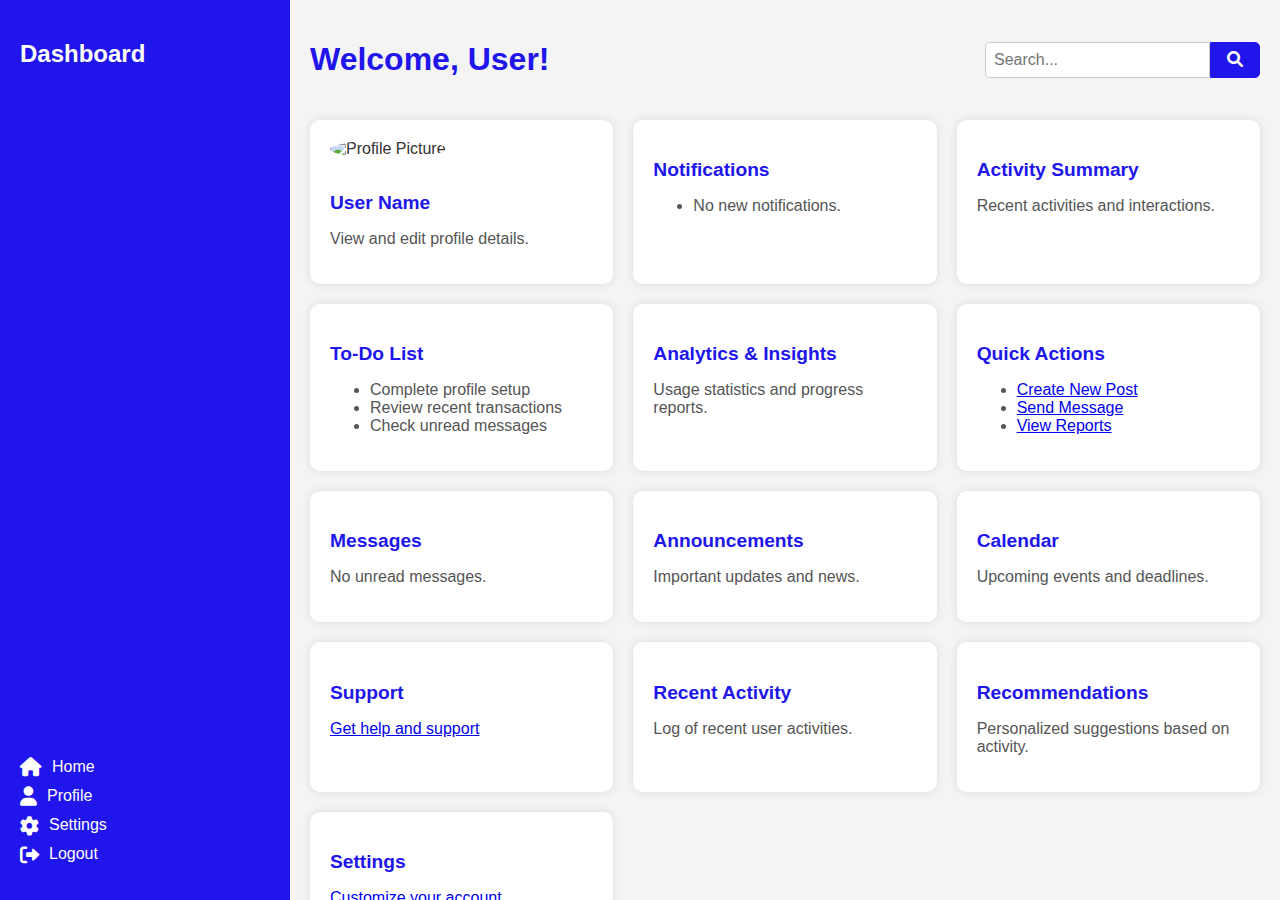
==== dashboard.html @ 865dd370 "initial commit" ====
<!DOCTYPE html>
<html lang="en">
<head>
    <meta charset="UTF-8">
    <meta name="viewport" content="width=device-width, initial-scale=1.0">
    <title>User Dashboard</title>
    <link href="https://cdnjs.cloudflare.com/ajax/libs/font-awesome/6.0.0/css/all.min.css" rel="stylesheet">
    <link rel="stylesheet" href="css/dashboard.css">
</head>
<body>
    <div class="dashboard">
        <aside class="sidebar">
            <h2>Dashboard</h2>
            <nav>
                <ul>
                    <li><a href="#"><i class="fas fa-home"></i> Home</a></li>
                    <li><a href="#"><i class="fas fa-user"></i> Profile</a></li>
                    <li><a href="#"><i class="fas fa-cog"></i> Settings</a></li>
                    <li><a href="login.html"><i class="fas fa-sign-out-alt"></i> Logout</a></li>
                </ul>
            </nav>
        </aside>

        <main class="main-content">
            <header class="header">
                <h1>Welcome, User!</h1>
                <div class="search-bar">
                    <input type="text" placeholder="Search..." />
                    <button><i class="fas fa-search"></i></button>
                </div>
            </header>

            <section class="dashboard-widgets">
                <div class="widget user-profile">
                    <img src="profile-pic.jpg" alt="Profile Picture" class="profile-pic"/>
                    <h3>User Name</h3>
                    <p>View and edit profile details.</p>
                </div>

                <div class="widget notifications">
                    <h3>Notifications</h3>
                    <ul>
                        <li>No new notifications.</li>
                    </ul>
                </div>

                <div class="widget activity-summary">
                    <h3>Activity Summary</h3>
                    <p>Recent activities and interactions.</p>
                </div>

                <div class="widget to-do-list">
                    <h3>To-Do List</h3>
                    <ul>
                        <li>Complete profile setup</li>
                        <li>Review recent transactions</li>
                        <li>Check unread messages</li>
                    </ul>
                </div>

                <div class="widget analytics">
                    <h3>Analytics & Insights</h3>
                    <p>Usage statistics and progress reports.</p>
                </div>

                <div class="widget quick-actions">
                    <h3>Quick Actions</h3>
                    <ul>
                        <li><a href="#">Create New Post</a></li>
                        <li><a href="#">Send Message</a></li>
                        <li><a href="#">View Reports</a></li>
                    </ul>
                </div>

                <div class="widget messages">
                    <h3>Messages</h3>
                    <p>No unread messages.</p>
                </div>

                <div class="widget announcements">
                    <h3>Announcements</h3>
                    <p>Important updates and news.</p>
                </div>

                <div class="widget calendar">
                    <h3>Calendar</h3>
                    <p>Upcoming events and deadlines.</p>
                </div>

                <div class="widget support">
                    <h3>Support</h3>
                    <p><a href="#">Get help and support</a></p>
                </div>

                <div class="widget recent-activity">
                    <h3>Recent Activity</h3>
                    <p>Log of recent user activities.</p>
                </div>

                <div class="widget recommendations">
                    <h3>Recommendations</h3>
                    <p>Personalized suggestions based on activity.</p>
                </div>

                <div class="widget settings">
                    <h3>Settings</h3>
                    <p><a href="#">Customize your account</a></p>
                </div>
            </section>
        </main>
    </div>
</body>
</html>
---- css/dashboard.css ----
/* General Body Styles */
body {
    margin: 0;
    font-family: "Poppins", sans-serif;
    color: #333;
    display: flex;
    height: 100vh;
    overflow: hidden;
  }
  
  /* Dashboard Layout */
  .dashboard {
    display: flex;
    width: 100%;
    height: 100%;
  }
  
  /* Sidebar Styles */
  .sidebar {
    width: 250px;
    background-color: #2015ea;
    color: #ffffff;
    padding: 20px;
    display: flex;
    flex-direction: column;
    justify-content: space-between;
  }
  
  .sidebar h2 {
    margin-bottom: 20px;
    font-size: 1.5rem;
  }
  
  .sidebar nav ul {
    list-style: none;
    padding: 0;
  }
  
  .sidebar nav ul li {
    margin-bottom: 10px;
  }
  
  .sidebar nav ul li a {
    text-decoration: none;
    color: #ffffff;
    font-size: 1rem;
    display: flex;
    align-items: center;
    gap: 10px;
  }
  
  .sidebar nav ul li a:hover {
    text-decoration: underline;
  }
  
  .sidebar nav ul li a i {
    font-size: 1.2rem;
  }
  
  /* Main Content Styles */
  .main-content {
    flex: 1;
    padding: 20px;
    background-color: #f4f4f4;
    overflow-y: auto;
  }
  
  /* Header Styles */
  .header {
    display: flex;
    justify-content: space-between;
    align-items: center;
    margin-bottom: 20px;
  }
  
  .header h1 {
    font-size: 2rem;
    color: #2015ea;
  }
  
  .search-bar {
    display: flex;
  }
  
  .search-bar input {
    padding: 0.5rem;
    border: 1px solid #ccc;
    border-radius: 5px 0 0 5px;
    font-size: 1rem;
  }
  
  .search-bar button {
    padding: 0.5rem 1rem;
    border: 1px solid #2015ea;
    border-radius: 0 5px 5px 0;
    background-color: #2015ea;
    color: #fff;
    cursor: pointer;
    font-size: 1rem;
  }
  
  .search-bar button i {
    font-size: 1rem;
  }
  
  /* Widget Styles */
  .dashboard-widgets {
    display: grid;
    gap: 20px;
    grid-template-columns: repeat(auto-fill, minmax(250px, 1fr));
  }
  
  .widget {
    background-color: #ffffff;
    border-radius: 10px;
    box-shadow: 0 0 10px rgba(0, 0, 0, 0.1);
    padding: 20px;
  }
  
  .widget h3 {
    margin-bottom: 15px;
    font-size: 1.2rem;
    color: #2015ea;
  }
  
  .widget p, .widget ul {
    color: #555;
  }
  
  .profile-pic {
    width: 80px;
    height: 80px;
    border-radius: 50%;
    margin-bottom: 15px;
  }
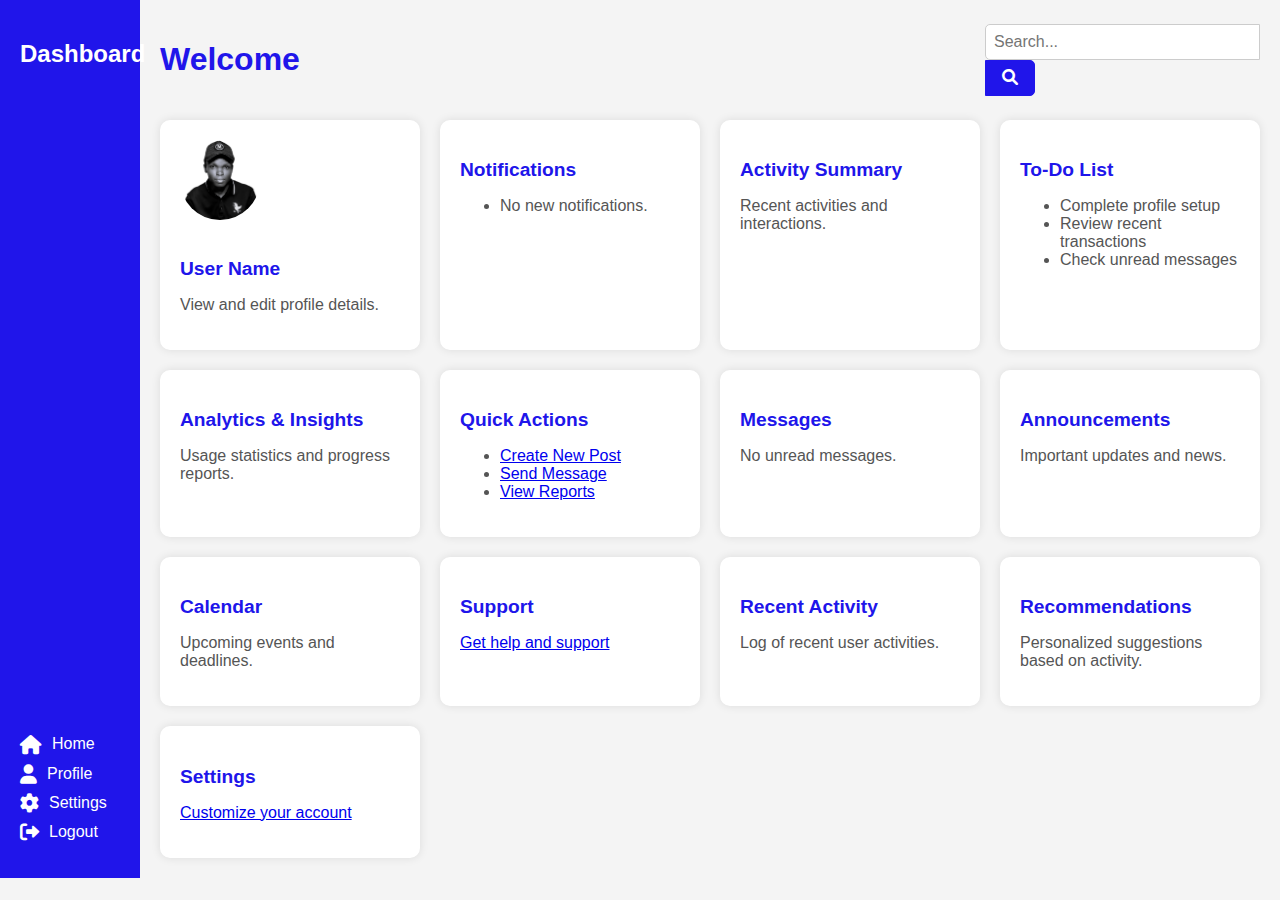
==== commit 7ebeab88: "dashboard" ====
--- a/dashboard.html
+++ b/dashboard.html
@@ -6,6 +6,7 @@
     <title>User Dashboard</title>
     <link href="https://cdnjs.cloudflare.com/ajax/libs/font-awesome/6.0.0/css/all.min.css" rel="stylesheet">
     <link rel="stylesheet" href="css/dashboard.css">
+    
 </head>
 <body>
     <div class="dashboard">
@@ -23,7 +24,7 @@
 
         <main class="main-content">
             <header class="header">
-                <h1>Welcome, User!</h1>
+                <h1>Welcome</h1>
                 <div class="search-bar">
                     <input type="text" placeholder="Search..." />
                     <button><i class="fas fa-search"></i></button>
@@ -32,7 +33,7 @@
 
             <section class="dashboard-widgets">
                 <div class="widget user-profile">
-                    <img src="profile-pic.jpg" alt="Profile Picture" class="profile-pic"/>
+                    <img src="img/full.png" alt="Profile Picture" class="profile-pic"/>
                     <h3>User Name</h3>
                     <p>View and edit profile details.</p>
                 </div>
--- a/css/dashboard.css
+++ b/css/dashboard.css
@@ -1,136 +1,231 @@
 /* General Body Styles */
 body {
-    margin: 0;
-    font-family: "Poppins", sans-serif;
-    color: #333;
-    display: flex;
-    height: 100vh;
-    overflow: hidden;
-  }
+  margin: 0;
+  font-family: "Poppins", sans-serif;
+  color: #333;
+  display: flex;
+  flex-direction: column; /* Stacks the content on smaller screens */
+  min-height: 100vh;
+  background-color: #f4f4f4;
+  overflow-x: hidden;
+}
+
+/* Dashboard Layout */
+.dashboard {
+  display: flex;
+  width: 100%;
+  height: 100%;
+  flex-direction: row; /* Default to row on larger screens */
+}
+
+/* Sidebar Styles */
+.sidebar {
+  width: 100px;
+  background-color: #2015ea;
+  color: #ffffff;
+  padding: 20px;
+  display: flex;
+  flex-direction: column;
+  justify-content: space-between;
   
-  /* Dashboard Layout */
+  position: sticky;
+  top: 0;
+}
+
+.sidebar h2 {
+  margin-bottom: 20px;
+  font-size: 1.5rem;
+}
+
+.sidebar nav ul {
+  list-style: none;
+  padding: 0;
+}
+
+.sidebar nav ul li {
+  margin-bottom: 10px;
+}
+
+.sidebar nav ul li a {
+  text-decoration: none;
+  color: #ffffff;
+  font-size: 1rem;
+  display: flex;
+  align-items: center;
+  gap: 10px;
+}
+
+.sidebar nav ul li a:hover {
+  text-decoration: underline;
+}
+
+.sidebar nav ul li a i {
+  font-size: 1.2rem;
+}
+
+/* Main Content Styles */
+.main-content {
+  flex: 1;
+  padding: 20px;
+  background-color: #f4f4f4;
+  overflow-y: auto;
+  width: 100%;
+}
+
+/* Header Styles */
+.header {
+  display: flex;
+  justify-content: space-between;
+  align-items: center;
+  margin-bottom: 20px;
+  flex-wrap: wrap; /* Allows wrapping on smaller screens */
+}
+
+.header h1 {
+  font-size: 2rem;
+  color: #2015ea;
+}
+
+.search-bar {
+  display: flex;
+  flex-wrap: wrap;
+}
+
+.search-bar input {
+  padding: 0.5rem;
+  border: 1px solid #ccc;
+  border-radius: 5px 0 0 5px;
+  font-size: 1rem;
+  width: 100%; /* Make search bar fill available space */
+}
+
+.search-bar button {
+  padding: 0.5rem 1rem;
+  border: 1px solid #2015ea;
+  border-radius: 0 5px 5px 0;
+  background-color: #2015ea;
+  color: #fff;
+  cursor: pointer;
+  font-size: 1rem;
+}
+
+.search-bar button i {
+  font-size: 1rem;
+}
+
+/* Widget Styles */
+.dashboard-widgets {
+  display: grid;
+  gap: 20px;
+  grid-template-columns: repeat(auto-fill, minmax(250px, 1fr)); /* Responsive grid */
+  margin-top: 20px;
+}
+
+.widget {
+  background-color: #ffffff;
+  border-radius: 10px;
+  box-shadow: 0 0 10px rgba(0, 0, 0, 0.1);
+  padding: 20px;
+  transition: box-shadow 0.3s ease;
+}
+
+.widget:hover {
+  box-shadow: 0 0 15px rgba(0, 0, 0, 0.2); /* Add a subtle hover effect */
+}
+
+.widget h3 {
+  margin-bottom: 15px;
+  font-size: 1.2rem;
+  color: #2015ea;
+}
+
+.widget p, .widget ul {
+  color: #555;
+}
+
+/* Profile Picture */
+.profile-pic {
+  width: 80px;
+  height: 80px;
+  border-radius: 50%;
+  margin-bottom: 15px;
+}
+
+/* Responsive Media Queries */
+
+/* Medium-sized screens (tablets) */
+@media (max-width: 992px) {
   .dashboard {
-    display: flex;
+    flex-direction: column;
+  }
+
+  .sidebar {
     width: 100%;
-    height: 100%;
-  }
-  
-  /* Sidebar Styles */
+    max-width: 100%;
+    padding: 10px;
+  }
+
+  .main-content {
+    padding: 15px;
+  }
+
+  .header h1 {
+    font-size: 1.5rem;
+  }
+
+  .dashboard-widgets {
+    grid-template-columns: 1fr 1fr;
+  }
+
+  .widget {
+    padding: 15px;
+  }
+
+  .widget h3 {
+    font-size: 1rem;
+  }
+}
+
+/* Small screens (mobile phones) */
+@media (max-width: 768px) {
+  .dashboard {
+    flex-direction: column; /* Stack sidebar and content vertically */
+  }
+
   .sidebar {
-    width: 250px;
-    background-color: #2015ea;
-    color: #ffffff;
-    padding: 20px;
-    display: flex;
+    width: 100%;
+    max-width: 100%;
+  }
+
+  .header {
     flex-direction: column;
-    justify-content: space-between;
-  }
-  
+    align-items: flex-start;
+  }
+
+  .dashboard-widgets {
+    grid-template-columns: 1fr; /* Stack widgets in a single column */
+  }
+
+  .widget {
+    padding: 10px;
+  }
+
+  .widget h3 {
+    font-size: 1rem;
+  }
+}
+
+/* Very small screens */
+@media (max-width: 480px) {
+  .header h1 {
+    font-size: 1.2rem; /* Reduce header font size */
+  }
+
+  .search-bar input, .search-bar button {
+    font-size: 0.9rem; /* Reduce input sizes */
+  }
+
   .sidebar h2 {
-    margin-bottom: 20px;
-    font-size: 1.5rem;
-  }
-  
-  .sidebar nav ul {
-    list-style: none;
-    padding: 0;
-  }
-  
-  .sidebar nav ul li {
-    margin-bottom: 10px;
-  }
-  
-  .sidebar nav ul li a {
-    text-decoration: none;
-    color: #ffffff;
-    font-size: 1rem;
-    display: flex;
-    align-items: center;
-    gap: 10px;
-  }
-  
-  .sidebar nav ul li a:hover {
-    text-decoration: underline;
-  }
-  
-  .sidebar nav ul li a i {
     font-size: 1.2rem;
   }
-  
-  /* Main Content Styles */
-  .main-content {
-    flex: 1;
-    padding: 20px;
-    background-color: #f4f4f4;
-    overflow-y: auto;
-  }
-  
-  /* Header Styles */
-  .header {
-    display: flex;
-    justify-content: space-between;
-    align-items: center;
-    margin-bottom: 20px;
-  }
-  
-  .header h1 {
-    font-size: 2rem;
-    color: #2015ea;
-  }
-  
-  .search-bar {
-    display: flex;
-  }
-  
-  .search-bar input {
-    padding: 0.5rem;
-    border: 1px solid #ccc;
-    border-radius: 5px 0 0 5px;
-    font-size: 1rem;
-  }
-  
-  .search-bar button {
-    padding: 0.5rem 1rem;
-    border: 1px solid #2015ea;
-    border-radius: 0 5px 5px 0;
-    background-color: #2015ea;
-    color: #fff;
-    cursor: pointer;
-    font-size: 1rem;
-  }
-  
-  .search-bar button i {
-    font-size: 1rem;
-  }
-  
-  /* Widget Styles */
-  .dashboard-widgets {
-    display: grid;
-    gap: 20px;
-    grid-template-columns: repeat(auto-fill, minmax(250px, 1fr));
-  }
-  
-  .widget {
-    background-color: #ffffff;
-    border-radius: 10px;
-    box-shadow: 0 0 10px rgba(0, 0, 0, 0.1);
-    padding: 20px;
-  }
-  
-  .widget h3 {
-    margin-bottom: 15px;
-    font-size: 1.2rem;
-    color: #2015ea;
-  }
-  
-  .widget p, .widget ul {
-    color: #555;
-  }
-  
-  .profile-pic {
-    width: 80px;
-    height: 80px;
-    border-radius: 50%;
-    margin-bottom: 15px;
-  }
-  +}
